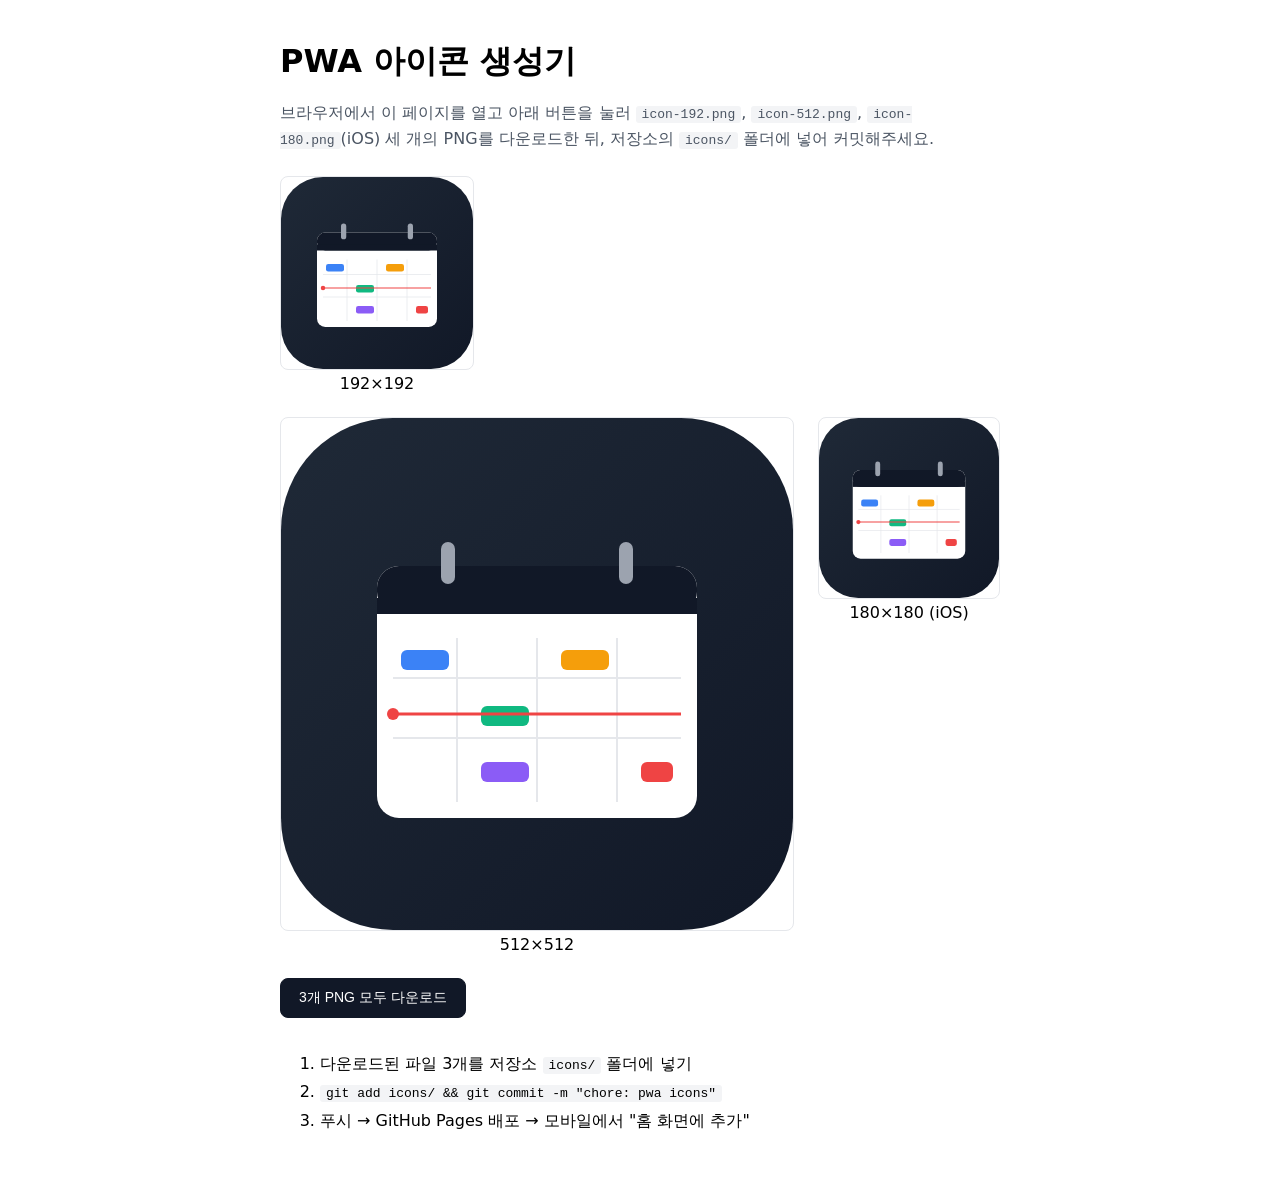
==== tools/make-icons.html @ edb668e2 "feat: PWA + PIN lock with magic-link recovery PWA - Add manifest.webmanifest with icons, theme color" ====
<!doctype html>
<html lang="ko">
<head>
<meta charset="utf-8">
<title>PWA 아이콘 생성기</title>
<style>
  body { font-family: system-ui, sans-serif; padding: 40px; max-width: 720px; margin: 0 auto; }
  h1 { margin: 0 0 8px; }
  p { color: #4b5563; line-height: 1.6; }
  .preview { display: flex; gap: 24px; margin: 24px 0; flex-wrap: wrap; }
  .preview > div { text-align: center; }
  canvas { border: 1px solid #e5e7eb; border-radius: 8px; }
  button { padding: 10px 18px; border-radius: 8px; border: 1px solid #111827; background: #111827; color: #fff; font-size: 14px; cursor: pointer; }
  ol { line-height: 1.8; }
  code { background: #f3f4f6; padding: 1px 6px; border-radius: 3px; font-size: 13px; }
</style>
</head>
<body>
<h1>PWA 아이콘 생성기</h1>
<p>브라우저에서 이 페이지를 열고 아래 버튼을 눌러 <code>icon-192.png</code>, <code>icon-512.png</code>, <code>icon-180.png</code>(iOS) 세 개의 PNG를 다운로드한 뒤, 저장소의 <code>icons/</code> 폴더에 넣어 커밋해주세요.</p>

<div class="preview">
  <div><canvas id="c192" width="192" height="192"></canvas><div>192×192</div></div>
  <div><canvas id="c512" width="512" height="512"></canvas><div>512×512</div></div>
  <div><canvas id="c180" width="180" height="180"></canvas><div>180×180 (iOS)</div></div>
</div>

<button id="dl">3개 PNG 모두 다운로드</button>

<ol style="margin-top:32px;">
  <li>다운로드된 파일 3개를 저장소 <code>icons/</code> 폴더에 넣기</li>
  <li><code>git add icons/ &amp;&amp; git commit -m "chore: pwa icons"</code></li>
  <li>푸시 → GitHub Pages 배포 → 모바일에서 "홈 화면에 추가"</li>
</ol>

<script>
async function loadSVG() {
  const res = await fetch('../icons/icon.svg');
  return await res.text();
}

async function render(canvas, svgText) {
  const ctx = canvas.getContext('2d');
  const blob = new Blob([svgText], { type: 'image/svg+xml' });
  const url = URL.createObjectURL(blob);
  const img = new Image();
  await new Promise((res, rej) => { img.onload = res; img.onerror = rej; img.src = url; });
  ctx.clearRect(0, 0, canvas.width, canvas.height);
  ctx.drawImage(img, 0, 0, canvas.width, canvas.height);
  URL.revokeObjectURL(url);
}

function download(canvas, filename) {
  canvas.toBlob(blob => {
    const a = document.createElement('a');
    a.href = URL.createObjectURL(blob);
    a.download = filename;
    a.click();
    setTimeout(() => URL.revokeObjectURL(a.href), 1000);
  }, 'image/png');
}

(async () => {
  const svg = await loadSVG();
  await render(document.getElementById('c192'), svg);
  await render(document.getElementById('c512'), svg);
  await render(document.getElementById('c180'), svg);
})();

document.getElementById('dl').onclick = () => {
  download(document.getElementById('c192'), 'icon-192.png');
  setTimeout(() => download(document.getElementById('c512'), 'icon-512.png'), 200);
  setTimeout(() => download(document.getElementById('c180'), 'icon-180.png'), 400);
};
</script>
</body>
</html>
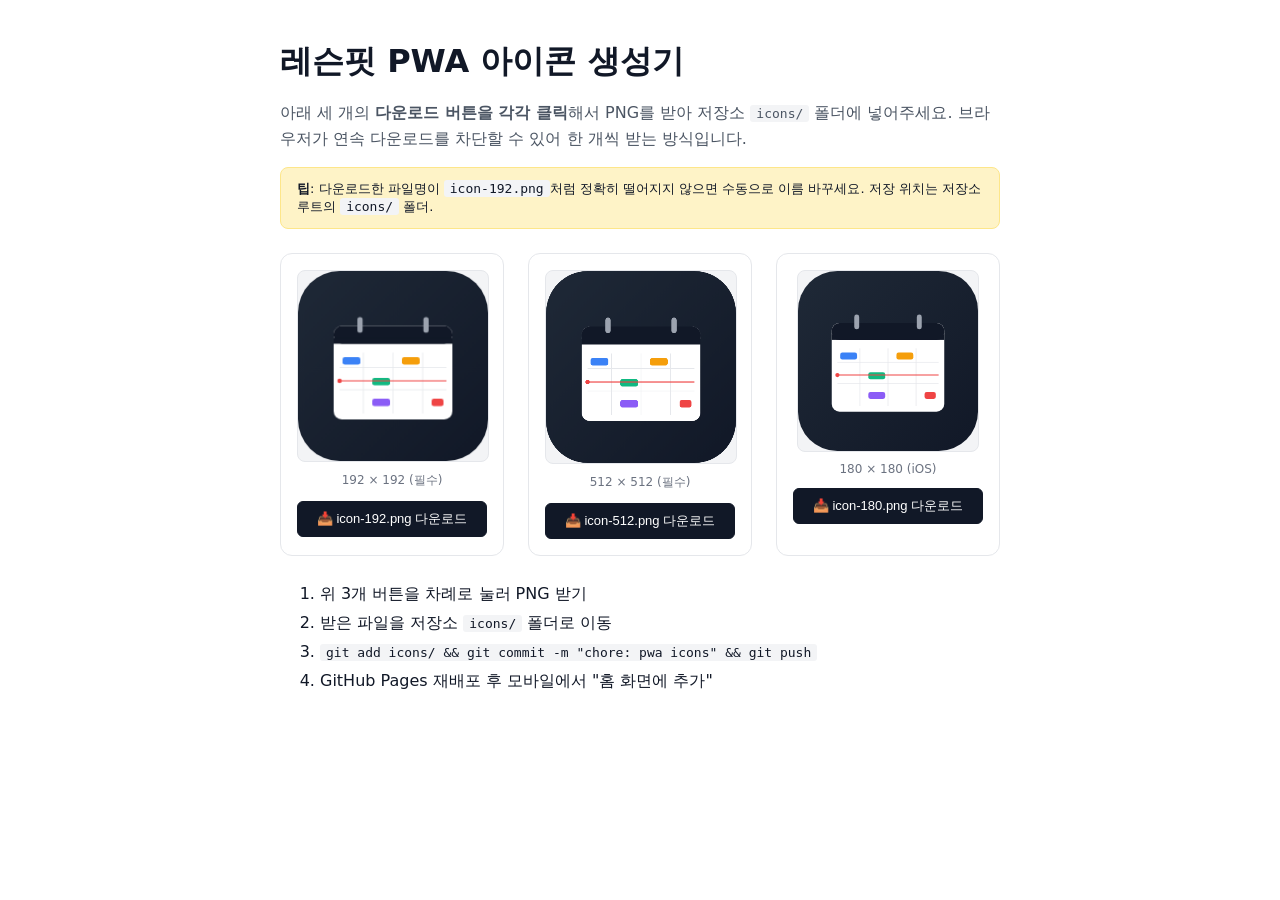
==== commit 90899e8b: "feat: rebrand to 레슨핏 + full 24h calendar + email template Rebrand - All user-facing strings: "PT 스케줄" ====
--- a/tools/make-icons.html
+++ b/tools/make-icons.html
@@ -2,35 +2,53 @@
 <html lang="ko">
 <head>
 <meta charset="utf-8">
-<title>PWA 아이콘 생성기</title>
+<title>레슨핏 PWA 아이콘 생성기</title>
 <style>
-  body { font-family: system-ui, sans-serif; padding: 40px; max-width: 720px; margin: 0 auto; }
+  body { font-family: system-ui, sans-serif; padding: 40px; max-width: 720px; margin: 0 auto; color: #111827; }
   h1 { margin: 0 0 8px; }
   p { color: #4b5563; line-height: 1.6; }
-  .preview { display: flex; gap: 24px; margin: 24px 0; flex-wrap: wrap; }
-  .preview > div { text-align: center; }
-  canvas { border: 1px solid #e5e7eb; border-radius: 8px; }
-  button { padding: 10px 18px; border-radius: 8px; border: 1px solid #111827; background: #111827; color: #fff; font-size: 14px; cursor: pointer; }
+  .preview { display: grid; grid-template-columns: repeat(auto-fit, minmax(180px, 1fr)); gap: 24px; margin: 24px 0; }
+  .item { text-align: center; padding: 16px; border: 1px solid #e5e7eb; border-radius: 12px; background: #fff; }
+  canvas { border: 1px solid #e5e7eb; border-radius: 8px; max-width: 100%; height: auto; background: #f3f4f6; }
+  .item button { margin-top: 12px; padding: 8px 16px; border-radius: 6px; border: 1px solid #111827; background: #111827; color: #fff; font-size: 13px; cursor: pointer; width: 100%; }
+  .item button:hover { background: #1f2937; }
+  .item .label { font-size: 12px; color: #6b7280; margin-top: 6px; }
   ol { line-height: 1.8; }
   code { background: #f3f4f6; padding: 1px 6px; border-radius: 3px; font-size: 13px; }
+  .note { background: #fef3c7; border: 1px solid #fde68a; border-radius: 8px; padding: 12px 16px; margin: 16px 0; font-size: 13px; }
 </style>
 </head>
 <body>
-<h1>PWA 아이콘 생성기</h1>
-<p>브라우저에서 이 페이지를 열고 아래 버튼을 눌러 <code>icon-192.png</code>, <code>icon-512.png</code>, <code>icon-180.png</code>(iOS) 세 개의 PNG를 다운로드한 뒤, 저장소의 <code>icons/</code> 폴더에 넣어 커밋해주세요.</p>
+<h1>레슨핏 PWA 아이콘 생성기</h1>
+<p>아래 세 개의 <b>다운로드 버튼을 각각 클릭</b>해서 PNG를 받아 저장소 <code>icons/</code> 폴더에 넣어주세요. 브라우저가 연속 다운로드를 차단할 수 있어 한 개씩 받는 방식입니다.</p>
+
+<div class="note">
+  <b>팁</b>: 다운로드한 파일명이 <code>icon-192.png</code>처럼 정확히 떨어지지 않으면 수동으로 이름 바꾸세요. 저장 위치는 저장소 루트의 <code>icons/</code> 폴더.
+</div>
 
 <div class="preview">
-  <div><canvas id="c192" width="192" height="192"></canvas><div>192×192</div></div>
-  <div><canvas id="c512" width="512" height="512"></canvas><div>512×512</div></div>
-  <div><canvas id="c180" width="180" height="180"></canvas><div>180×180 (iOS)</div></div>
+  <div class="item">
+    <canvas id="c192" width="192" height="192"></canvas>
+    <div class="label">192 × 192 (필수)</div>
+    <button onclick="dl('c192','icon-192.png')">📥 icon-192.png 다운로드</button>
+  </div>
+  <div class="item">
+    <canvas id="c512" width="512" height="512" style="width:192px;height:192px"></canvas>
+    <div class="label">512 × 512 (필수)</div>
+    <button onclick="dl('c512','icon-512.png')">📥 icon-512.png 다운로드</button>
+  </div>
+  <div class="item">
+    <canvas id="c180" width="180" height="180"></canvas>
+    <div class="label">180 × 180 (iOS)</div>
+    <button onclick="dl('c180','icon-180.png')">📥 icon-180.png 다운로드</button>
+  </div>
 </div>
 
-<button id="dl">3개 PNG 모두 다운로드</button>
-
-<ol style="margin-top:32px;">
-  <li>다운로드된 파일 3개를 저장소 <code>icons/</code> 폴더에 넣기</li>
-  <li><code>git add icons/ &amp;&amp; git commit -m "chore: pwa icons"</code></li>
-  <li>푸시 → GitHub Pages 배포 → 모바일에서 "홈 화면에 추가"</li>
+<ol style="margin-top:24px;">
+  <li>위 3개 버튼을 차례로 눌러 PNG 받기</li>
+  <li>받은 파일을 저장소 <code>icons/</code> 폴더로 이동</li>
+  <li><code>git add icons/ &amp;&amp; git commit -m "chore: pwa icons" &amp;&amp; git push</code></li>
+  <li>GitHub Pages 재배포 후 모바일에서 "홈 화면에 추가"</li>
 </ol>
 
 <script>
@@ -50,13 +68,15 @@
   URL.revokeObjectURL(url);
 }
 
-function download(canvas, filename) {
+function dl(canvasId, filename) {
+  const canvas = document.getElementById(canvasId);
   canvas.toBlob(blob => {
     const a = document.createElement('a');
     a.href = URL.createObjectURL(blob);
     a.download = filename;
+    document.body.appendChild(a);
     a.click();
-    setTimeout(() => URL.revokeObjectURL(a.href), 1000);
+    setTimeout(() => { URL.revokeObjectURL(a.href); a.remove(); }, 1000);
   }, 'image/png');
 }
 
@@ -66,12 +86,6 @@
   await render(document.getElementById('c512'), svg);
   await render(document.getElementById('c180'), svg);
 })();
-
-document.getElementById('dl').onclick = () => {
-  download(document.getElementById('c192'), 'icon-192.png');
-  setTimeout(() => download(document.getElementById('c512'), 'icon-512.png'), 200);
-  setTimeout(() => download(document.getElementById('c180'), 'icon-180.png'), 400);
-};
 </script>
 </body>
 </html>
